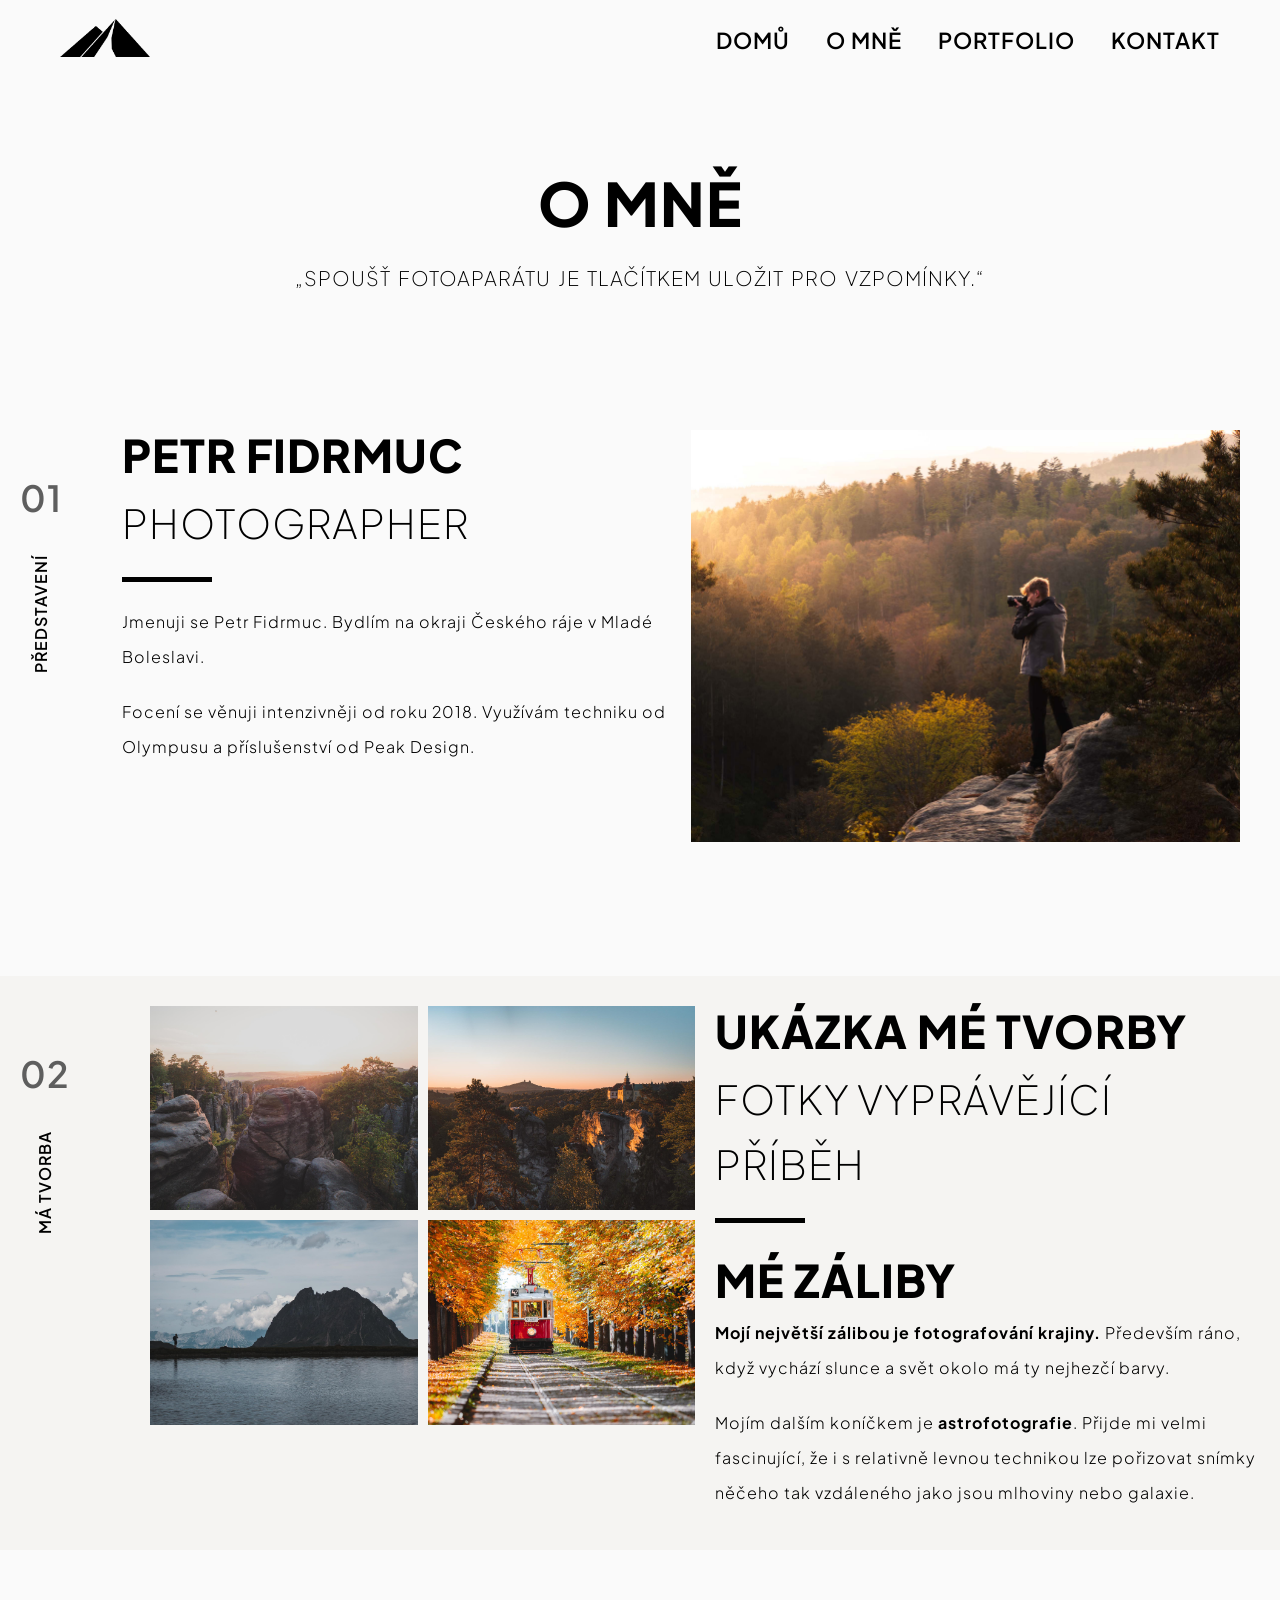
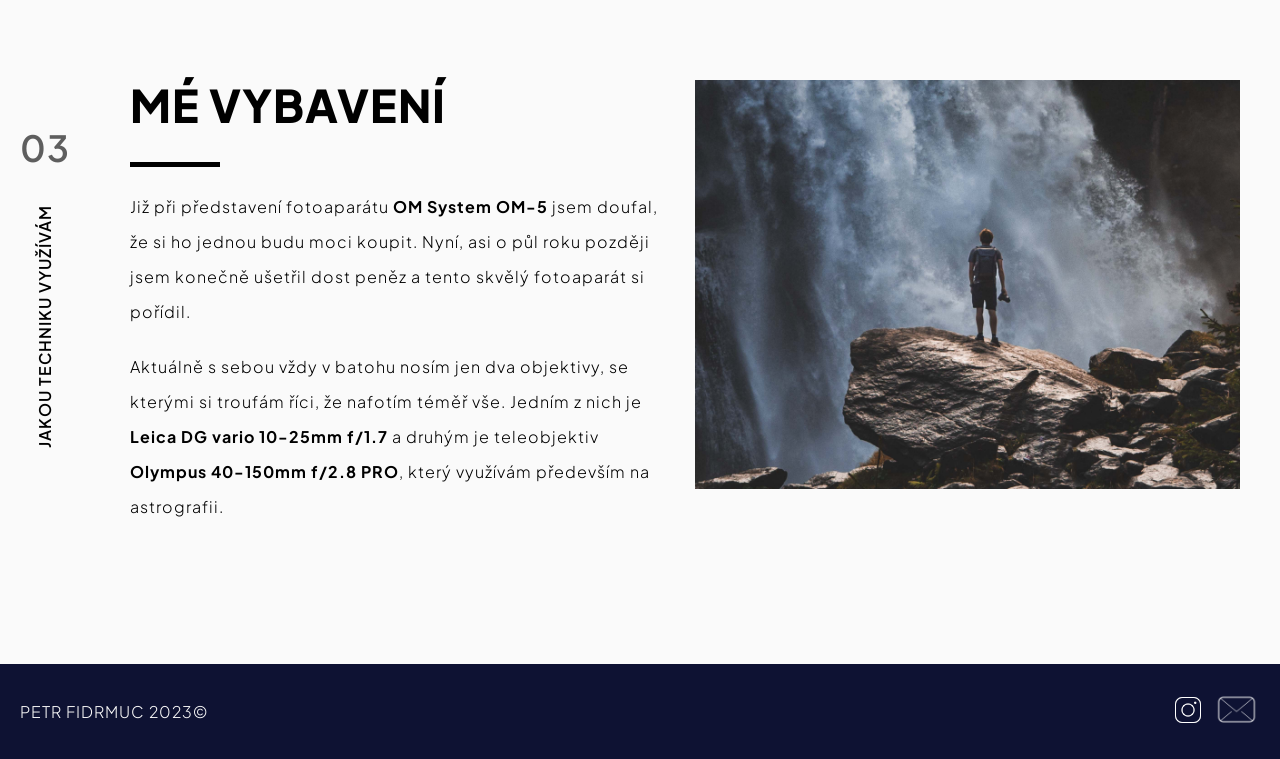
==== aboutme.html @ 845bd783 "Add files via upload" ====
<!DOCTYPE html>
<html lang="cs">

<head>
  <meta charset="utf-8">
  <meta name="viewport" content="width=device-width">
  <title>Petr Fidrmuc</title>
  <link href="style.css" rel="stylesheet" type="text/css" />
  <link rel="icon" type="image/svg" sizes="32x32" href="images/logo.svg">
</head>

<body>
  <header>
    <nav>
      <a title="Domů" href="index.html">
        <img src="images/logo.png" alt="Logo">
      </a>
      <div class="navbar" id="navbar">
        <ul>
          <li><a title="Domů" href="index.html">DOMŮ</a></li>
          <li><a title="O mně" href="aboutme.html">O MNĚ</a></li>
          <li><a title="Portfolio" href="portfolio.html">PORTFOLIO</a></li>
          <li><a title="Kontakt" href="contact.html">KONTAKT</a></li>
        </ul>
      </div>
      <div class="burger" id="burger">
        <span class="bar"></span>
        <span class="bar"></span>
        <span class="bar"></span>
      </div>
    </nav>
  </header>
  <main>
    <h1>O MNĚ</h1>
    <h4>„SPOUŠŤ FOTOAPARÁTU JE TLAČÍTKEM ULOŽIT PRO VZPOMÍNKY.“</h4>
    <article class="card revea" id="card1">
      <div class="card__vertical">
        <p>PŘEDSTAVENÍ<span>01</span></p>
      </div>
      <div class="card__body">
        <h2>PETR FIDRMUC</h2>
        <h3>PHOTOGRAPHER</h3>
        <span class="underline"></span>
        <p>
          Jmenuji se Petr Fidrmuc. Bydlím na okraji Českého ráje v Mladé Boleslavi.
        </p>
        <p>
          Focení se věnuji intenzivněji od roku 2018. Využívám techniku od Olympusu a příslušenství od Peak Design.
        </p>
      </div>
      <div class="card__image">
        <div class="photo-container"><img class="fotka" src="images/vybaveni.jpg" alt="fotka pro sekci vybavení" />
        </div>
      </div>
    </article>
    <div class="modal"><img class="modal-image" src="" alt="náhled rozkliknutého obrázku z galerie "></div>
    <div class="card2 reveal">
      <article class="card">
        <div class="card__vertical">
          <p>MÁ TVORBA<span>02</span></p>
        </div>
        <div class="card__image">

          <div class="grid-container">
            <div class="photo-container"><img class="fotka" src="images/prachovky.jpg" alt="Prachovské skály"></div>
            <div class="photo-container"><img class="fotka" src="images/hrubá.jpg" alt="Hrubá skála"></div>
            <div class="photo-container"><img class="fotka" src="images/rakousko.jpg" alt="Rakousko"></div>
            <div class="photo-container"><img class="fotka" src="images/tramvaj.jpg" alt="Praha historická tramvaj">
            </div>
          </div>

        </div>
        <div class="card__body">
          <h2>UKÁZKA MÉ TVORBY</h2>
          <h3>FOTKY VYPRÁVĚJÍCÍ PŘÍBĚH</h3>
          <span class="underline"></span>
          <h2>MÉ ZÁLIBY</h2>
          <p>
            <b>Mojí největší zálibou je fotografování krajiny.</b> Především ráno, když vychází slunce a svět okolo má
            ty nejhezčí barvy.
          </p>
          <p>Mojím dalším koníčkem je <b>astrofotografie</b>. Přijde mi velmi fascinující, že i s relativně levnou
            technikou lze pořizovat snímky něčeho tak vzdáleného jako jsou mlhoviny nebo galaxie.</p>
        </div>
      </article>
    </div>
    <article class="card reveal">
      <div class="card__vertical">
        <p class="vertical__03">JAKOU TECHNIKU VYUŽÍVÁM<span>03</span></p>
      </div>
      <div class="card__body">
        <h2 class="card__title">MÉ VYBAVENÍ</h2>
        <span class="underline"></span>

        <p>
          Již při představení fotoaparátu <b>OM System OM-5</b> jsem doufal, že si ho jednou budu moci koupit. Nyní,
          asi
          o půl
          roku později jsem konečně ušetřil dost peněz a tento skvělý fotoaparát si pořídil.
        </p>

        <p>
          Aktuálně s sebou vždy v batohu nosím jen dva objektivy, se kterými si troufám říci, že nafotím téměř vše.
          Jedním z nich je <b>Leica DG vario 10-25mm f/1.7</b> a druhým je teleobjektiv
          <b>Olympus
            40-150mm f/2.8 PRO</b>, který využívám především na astrografii.
        </p>
      </div>
      <div class="card__image fotka">
        <div class="photo-container"><img src="images/krimml.jpg" alt="krimelské vodopády" /></div>
      </div>
    </article>
  </main>
  <footer>
    <div>
      <p>PETR FIDRMUC 2023©</p>
      <ul>
        <li><a title="Instagram" href="https://www.instagram.com/petrfidrmuc/"><img src="images/ig.png"
              alt="instagram ikona"></a>
        <li><a title="Email" href="mailto:fidrmuc.petr05@gmail.com"><img class="mail" src="images/email.png"
              alt="email ikona"></a></li>
      </ul>
    </div>
  </footer>
  <script src="script.js"></script>
  <script src="scroll.js"></script>
  <script src="scroll left.js"></script>
  <script src="reveal right.js"></script>
</body>

</html>
---- style.css ----
@import url('https://fonts.googleapis.com/css2?family=Plus+Jakarta+Sans:ital,wght@0,200;0,300;0,400;0,500;0,600;0,700;0,800;1,200;1,300;1,400;1,500;1,600;1,700;1,800&display=swap');

:root {
  --text: #000;
  --background: #fafafa;
  --background2: #f5f4f2
}

* {
  font-family: plus Jakarta sans;
  margin: 0;
  padding: 0;
  box-sizing: border-box;
  letter-spacing: 1px;
}

html {
  height: 100%;
  width: 100%;
}

body {
  background: var(--background);
}

h1 {
  margin: 80px 0 10px 0;
  font-size: 60px;
  text-align: center;
  font-weight: 800;
  line-height: 85px;
}

h2 {
  text-align: left;
  font-size: 45px;
  font-weight: 800;
  line-height: 70px;
}

h3 {
  text-align: left;
  font-size: 40px;
  font-weight: 200;
  line-height: 65px;
}

h4 {
  font-size: 20px;
  text-align: center;
  font-weight: 200;
  word-spacing: 3px;
  line-height: 45px;
  margin: 0 10px;
}

p {
  font-size: 16px;
  font-weight: 300;
  line-height: 35px;
  margin-bottom: 20px;
}

.underline {
  background-color: var(--text);
  width: 90px;
  height: 5px;
  margin: 22px 0;
  display: flex;
}

@media (max-width: 500px) {
  h1 {
    font-size: 40px;
    line-height: 55px;
  }

  h2 {
    font-size: 28px;
    line-height: 43px;
  }

  h3 {
    font-size: 26px;
    line-height: 41px;
  }
  
  h4 {
    font-size: 16px;
    line-height: 31px;
  }

  p {
    font-size: 14px;
    line-height: 26px;
  }
}

#main {
  position: relative;
  width: 100%;
  height: 100vh;
  background-repeat: no-repeat;
  background-size: cover;
  background-position: center;
  background-image: url('images/snezkaphs.jpg');
  background-color: var(--background2);
  animation: changeBackground 8s infinite alternate ease-in-out;
}

@media (max-width: 500px) {
  #main {
    height: 94vh;
  }
}

nav {
  display: flex;
  justify-content: space-between;
  align-items: center;
  height: 80px;
  max-width: 1200px;
  margin: 0 auto;
  padding: 20px;
}

nav img {
  height: 38px;
  transition: 0.3s;
}

nav img:hover {
  scale: 1.1;
}

.navbar {
  height: 100%;
}

.navbar ul {
  display: flex;
  align-items: center;
  height: 100%;
  list-style: none;
  gap: 36px;
}

#navbar a {
  font-size: 22px;
  font-weight: 600;
  color: var(--text);
  position: relative;
  transition: all 0.3s ease-in-out;
  text-decoration: none;
}

#navbar a:hover{
  color: #555555;
}

#navbar a:before {
  content: "";
  background: #555555;
  display: block;
  position: absolute;
  bottom: -6px;
  left: 0;
  width: 0;
  right: 0;
  height: 2px;
  margin: 0 auto;
  transition: all 0.3s ease-in-out;
}

#navbar a:hover::before {
  width: 100%;
  color: var(--text);
}

.burger {
  display: none;
}

@media (max-width: 700px) {
  #navbar {
    position: absolute;
    width: 100%;
    left: 0;
    top: 0;
    z-index: 2;
    transform: translateY(-100%);
    transition: all 0.3s ease-in-out;
    height: 180px;
  }

  .navbar {
    transform: translateY(-100%);
    transition: transform 250ms ease-in-out;
    height: 100%;
    width: 100%;
  }

  .navbar ul {
    flex-direction: column;
    margin-top: 20px;
    gap: 10px;
  }

  .burger {
    display: flex;
    flex-direction: column;
    align-items: center;
    justify-content: center;
    row-gap: 9px;
    z-index: 10;
    cursor: pointer;
  }

  .bar {
    display: block;
    width: 38px;
    height: 3px;
    background-color: var(--text);
    transform-origin: 2px;
    transition: transform 250ms ease-in-out, opacity 200ms ease-in-out;
    border-radius: 5px;
  }

  .burger.menuActive .bar:first-of-type {
    transform: rotate(45deg);
  }

  .burger.menuActive .bar:nth-of-type(2) {
    opacity: 0;
  }

  .burger.menuActive .bar:last-of-type {
    transform: rotate(-45deg);
  }

  #navbar.menuActive .navbar {
    transform: translateY(20%);
  }

  #navbar.menuActive {
    transition: all 0.3s ease-in-out;
    transform: translateY(0%);
    background: rgb(0, 0, 0, 0.4);
    backdrop-filter: blur(6px);
  }
}

.hero-text {
  position: absolute;
  top: 44%;
  left: 50%;
  transform: translate(-50%, -50%);
  text-align: center;
  color: var(--text);
}

.hero-text h1 {
  font-size: 60px;
  z-index: 0;
  font-weight: 800;
}

.hero-text p {
  z-index: 0;
  font-size: 24px;
  font-weight: 400;
}

@media (max-width: 500px) {
  .hero-text h1 {
    font-size: 36px;
    font-weight: 800;
    margin: 0 -50px 0 -50px;
  }

  .hero-text p {
    z-index: 0;
    font-size: 16px;
    margin: 0 -100px 0 -100px;
    font-weight: 300;
    line-height: 31px;
  }
}

/*karty*/

.reveal {
  position: relative;
  transform: translateY(144px);
  opacity: 0;
  transition: 1.4s all ease;
}

.reveal.active {
  transform: translateY(0);
  opacity: 1;
}

.reveal__left {
  position: relative;
  transform: translateX(-144px);
  opacity: 0;
  overflow: hidden;
  transition: 1.4s all ease;
}

.reveal__left.active {
  transform: translateX(0);
  opacity: 1;
}

.reveal__right {
  position: relative;
  transform: translateX(144px);
  opacity: 0;
  overflow: hidden;
  transition: 1.4s all ease;
}

.reveal__right.active {
  transform: translateX(0);
  opacity: 1;
}

@keyframes slide-up {
  0% {
    opacity: 0;
    transform: translateY(20%);
  }
  100% {
    opacity: 1;
    transform: translateY(0);
  }
}

.reveal2,
.reveal3{
  opacity: 0;
  animation: slide-up 1.4s ease forwards;
}

.reveal2 {
  animation-delay: 0.4s;
}

.reveal3 {
  animation-delay: 0.8s;
}

.card {
	display: flex;
  padding-bottom: 40px;
  max-width: 1300px;
  margin: 100px auto;
  padding: 20px;
}

.card2 {
  background-color: var(--background2);
}

.card__vertical p {
  writing-mode: vertical-rl;
  transform: rotate(180deg);
  margin: 60px 60px 0 0;
  font-size: 16px;
  font-weight: 600;
}

.card__vertical p span {
  writing-mode: horizontal-tb;
  transform: rotate(180deg);
  font-size: 36px;
  padding-bottom: 40px;
  font-weight: 600;
  color: #5e5e5e;
}

.card__image {
	flex: 1;
  padding: 10px 20px;
}

.card__image img {
	width: 100%;
	height: 100%;
	object-fit: cover;
  transition: 0.3s;
}

.card__image img:hover {
  scale: 1.06;
}

.card__body {
	flex: 1;
}

.card__body ul {
  list-style: none;
}

.card__body a {
  font-size: 18px;
  font-weight: 400;
  color: var(--text);
  position: relative;
  transition: all 0.3s ease-in-out;
  text-decoration: none;
}

.card__body a:hover{
  color: #555555;
}

.card__body a:before {
  content: "";
  background: #555555;
  display: block;
  position: absolute;
  bottom: -6px;
  left: 0;
  width: 0;
  right: 0;
  height: 2px;
  margin: 0 auto;
  transition: all 0.3s ease-in-out;
}

.card__body a:hover::before {
  width: 100%;
  color: var(--text);
}

@media screen and (max-width: 800px) {
	.card {
		flex-direction: column;
	}
  
  .card__image {
    padding: 0;
  }

  .card__vertical {
    display: none;
  }
}

.grid-container {
  display: grid;
  grid-template-columns: repeat(2, 1fr);
  grid-template-rows: repeat(2, 1fr);
  margin: auto;
  grid-gap: 10px;  
}

.photo-container{
  width: 100%;
  overflow: hidden;
}

@media only screen and (max-width: 800px) {
  .grid-container {
    padding-bottom: 80px;
    grid-gap: 10px;    
  }
}

.fotka {
  width: 100%;
  cursor: pointer;
}

.modal {
  position: fixed;
  top: 0;
  left: 0;
  width: 100%;
  height: 100%;
  background-color: rgba(0, 0, 0, 0.9);
  display: none;
  justify-content: center;
  align-items: center;
  z-index: 5;
}

.modal-image {
  max-width: 96%;
  max-height: 96%;
  z-index: 5;
}

.galery__div {
  max-width: 1300px;
  margin: auto;
  padding: 20px;
}

.grid__galery {
  display: grid;
  grid-template-columns: repeat(4, 1fr);
  grid-template-rows: 1fr;
  gap: 10px;
  margin: 30px 0 10px 0;
  width: fit-content;
}

.grid-item {
  height: 150px;
  width: 200px;
  overflow: hidden;
}

.grid-item img {
  width: 100%;
  height: 100%;
  transition: transform 0.3s ease;
  object-fit: cover;
}

.grid-item:hover img {
  transform: scale(1.1);
}

@media only screen and (max-width: 800px) {
  .grid-item {
    height: 120px;
    width: 160px;
  }
  .grid__galery {
    display: grid;
    grid-template-columns: 1fr 1fr;
    grid-template-rows: 1fr 1fr;
    gap: 8px;
    width: fit-content;
    
  }
}

footer {
  background-color: #0e1233;
}
footer div {
  display: flex;
  justify-content: space-between;
  max-width: 1300px;
  margin: 100px auto;
  padding: 30px 20px 10px 20px;
  align-items: center;
  color: var(--background);
}

footer ul {
  list-style: none;
  display: flex;
  gap: 10px;
}

footer img {
  width: 30px;
  margin-top: -10px;
  transition: 0.3s;
}

footer img:hover {
  scale: 1.1;
}

.mail {
  width: 47px;
  margin-top: -19px;
}
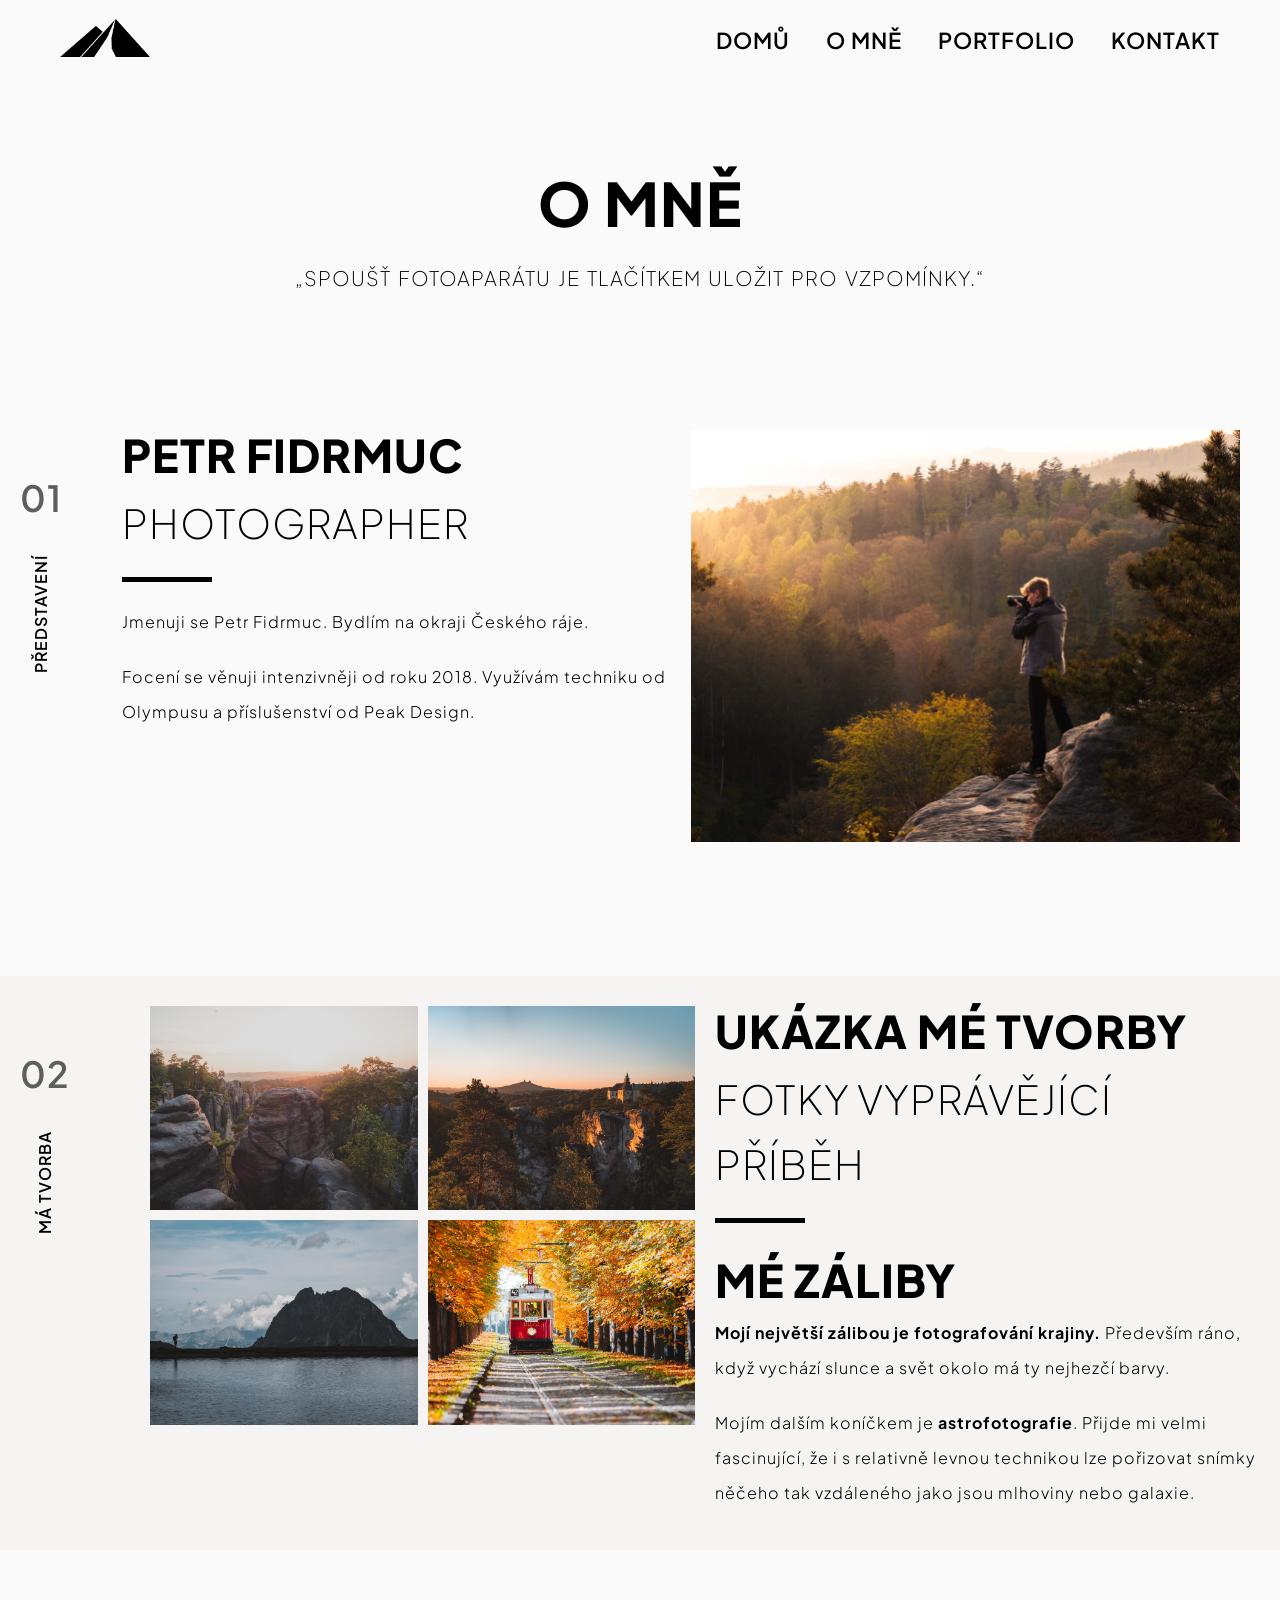
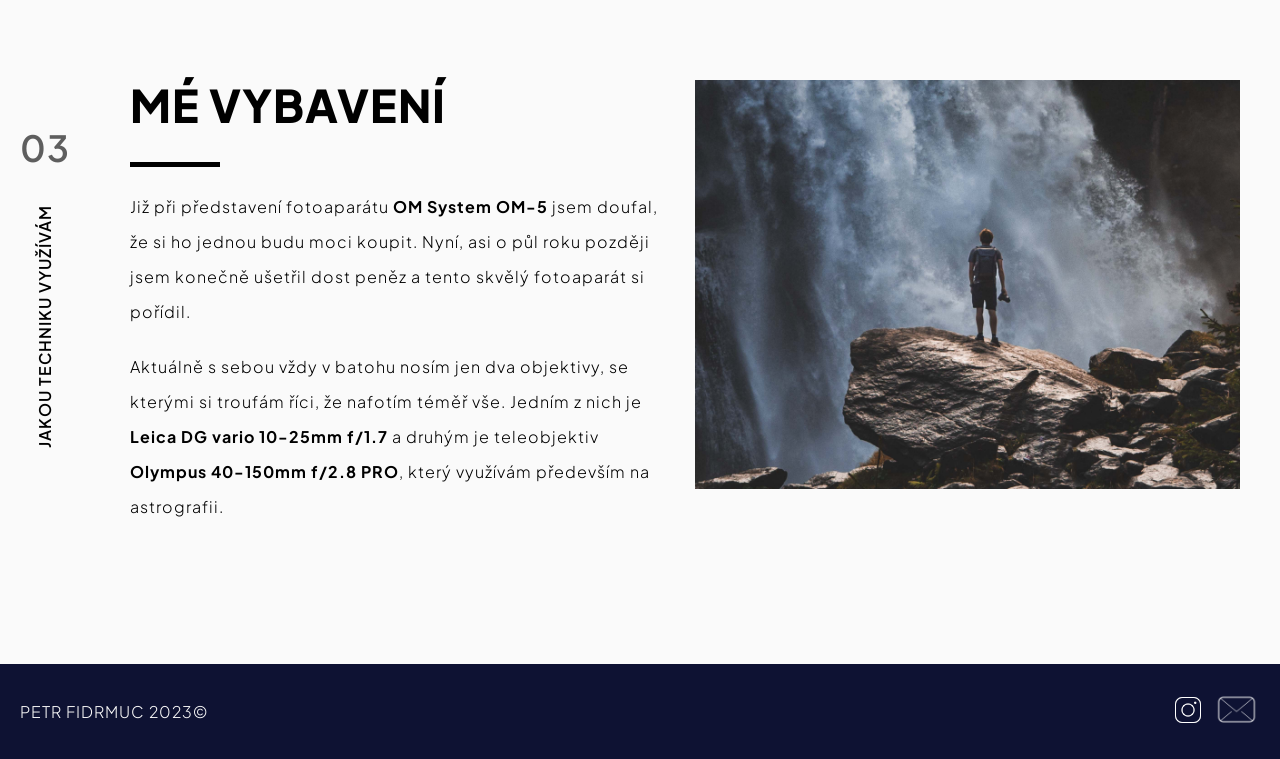
==== commit 6ee72b1a: "Update personal information in aboutme.html" ====
--- a/aboutme.html
+++ b/aboutme.html
@@ -42,7 +42,7 @@
         <h3>PHOTOGRAPHER</h3>
         <span class="underline"></span>
         <p>
-          Jmenuji se Petr Fidrmuc. Bydlím na okraji Českého ráje v Mladé Boleslavi.
+          Jmenuji se Petr Fidrmuc. Bydlím na okraji Českého ráje.
         </p>
         <p>
           Focení se věnuji intenzivněji od roku 2018. Využívám techniku od Olympusu a příslušenství od Peak Design.
@@ -117,7 +117,7 @@
       <ul>
         <li><a title="Instagram" href="https://www.instagram.com/petrfidrmuc/"><img src="images/ig.png"
               alt="instagram ikona"></a>
-        <li><a title="Email" href="mailto:fidrmuc.petr05@gmail.com"><img class="mail" src="images/email.png"
+        <li><a title="Email" href="mailto:"><img class="mail" src="images/email.png"
               alt="email ikona"></a></li>
       </ul>
     </div>
@@ -128,4 +128,4 @@
   <script src="reveal right.js"></script>
 </body>
 
-</html>+</html>
